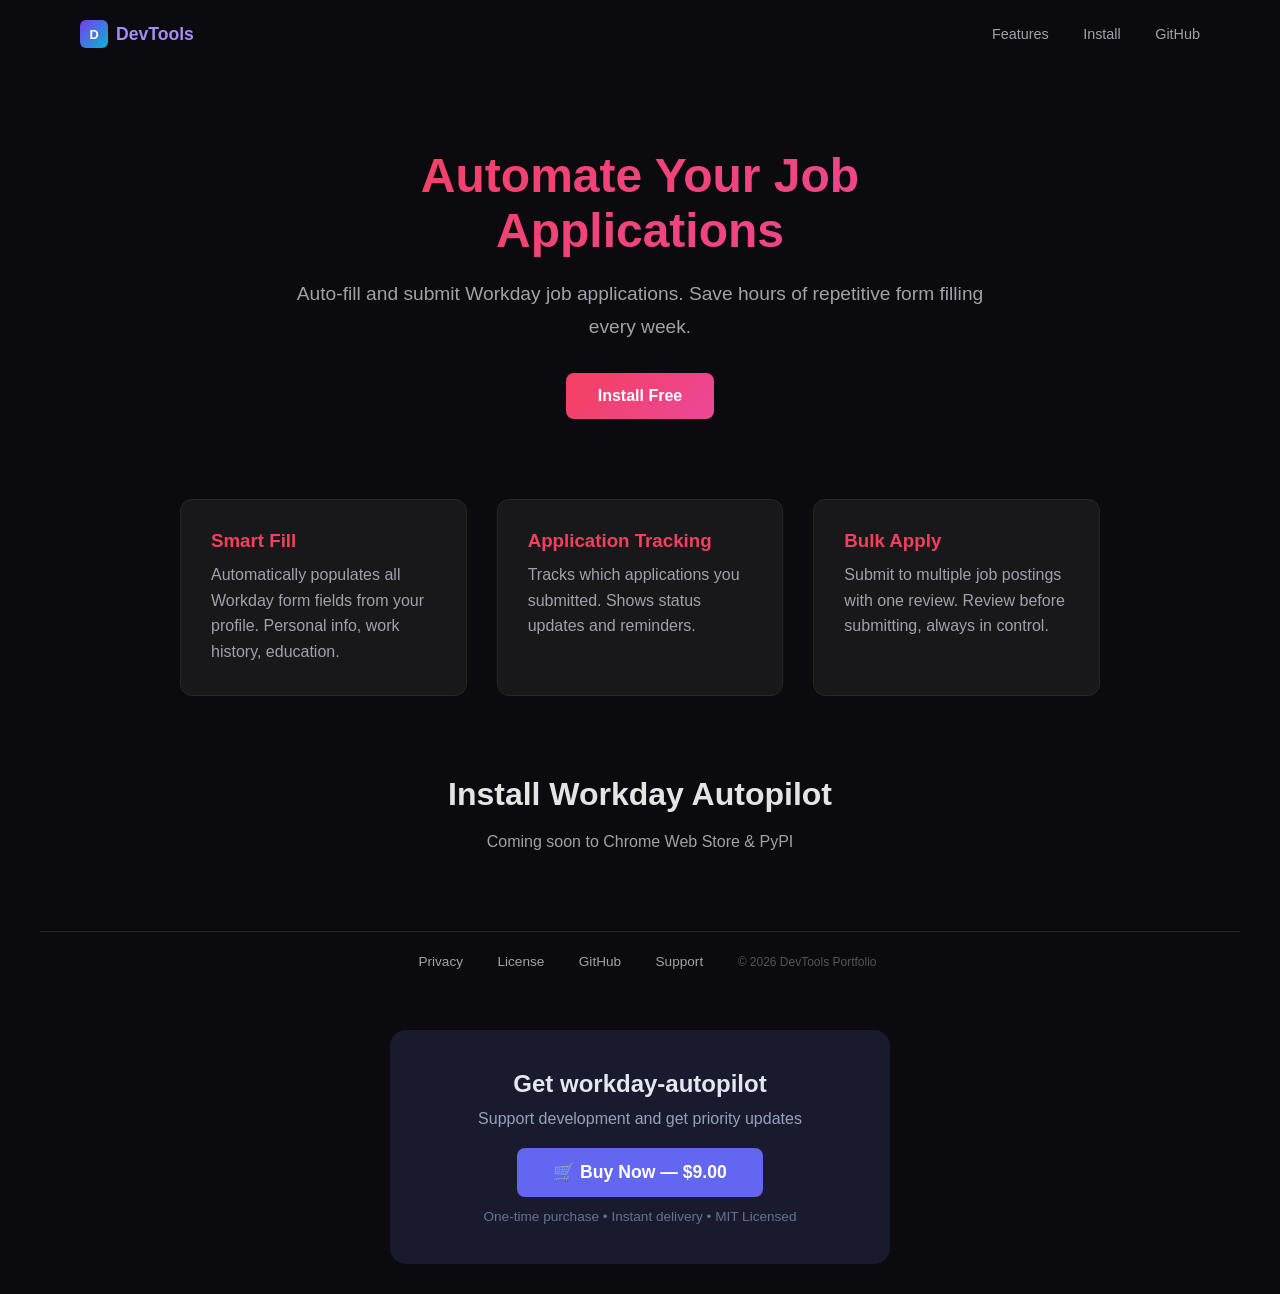
==== docs/index.html @ d1d7836c "Add docs/index.html for GitHub Pages" ====
<!DOCTYPE html>
<html lang="en">
<head>
<meta charset="UTF-8">
<meta name="viewport" content="width=device-width, initial-scale=1.0">
<title>Workday Autopilot — Automate Your Job Applications</title>
<meta name="description" content="Auto-fill and submit Workday job applications. Save hours of repetitive form filling every week.">
<style>
*{margin:0;padding:0;box-sizing:border-box}
body{font-family:-apple-system,BlinkMacSystemFont,'Segoe UI',Roboto,sans-serif;background:#0a0a0f;color:#e4e4e7;min-height:100vh}
.nav{max-width:1200px;margin:0 auto;padding:20px 40px;display:flex;justify-content:space-between;align-items:center}
.logo{font-size:1.4rem;font-weight:700;color:#f43f5e}
.nav-links a{color:#a1a1aa;text-decoration:none;margin-left:30px;font-size:0.9rem}
.nav-links a:hover{color:#fff}
.hero{max-width:800px;margin:80px auto;text-align:center;padding:0 40px}
.hero h1{font-size:3rem;font-weight:800;background:linear-gradient(135deg,#f43f5e,#ec4899);-webkit-background-clip:text;-webkit-text-fill-color:transparent;margin-bottom:20px}
.hero p{color:#a1a1aa;font-size:1.2rem;line-height:1.7;margin-bottom:30px}
.btn{display:inline-block;padding:14px 32px;border-radius:8px;font-size:1rem;font-weight:600;text-decoration:none}
.btn-primary{background:linear-gradient(135deg,#f43f5e,#ec4899);color:#fff}
.features{max-width:1000px;margin:80px auto;padding:0 40px;display:grid;grid-template-columns:repeat(auto-fit,minmax(280px,1fr));gap:30px}
.card{background:#18181b;border:1px solid #27272a;border-radius:12px;padding:30px}
.card h3{color:#f43f5e;margin-bottom:10px}
.card p{color:#a1a1aa;line-height:1.6}
.install{max-width:600px;margin:80px auto;text-align:center;padding:0 40px}
.install h2{font-size:2rem;margin-bottom:20px}
.install code{background:#18181b;border:1px solid #27272a;border-radius:6px;padding:12px 20px;display:inline-block;color:#f43f5e;font-size:0.95rem}
.footer{max-width:1200px;margin:80px auto 40px;padding:20px 40px;text-align:center;border-top:1px solid #27272a}
.footer a{color:#a1a1aa;text-decoration:none;margin:0 15px;font-size:0.85rem}
.footer a:hover{color:#fff}
</style>
</head>
<body>
<nav class="nav">
<div class="logo" style="display:flex;align-items:center;gap:8px">
<div style="width:28px;height:28px;background:linear-gradient(135deg,#7c3aed,#06b6d4);border-radius:6px;display:flex;align-items:center;justify-content:center;font-weight:700;color:#fff;font-size:0.8rem">D</div>
<span style="font-size:1.1rem;font-weight:700;color:#a78bfa">DevTools</span>
</div>
<div class="nav-links">
<a href="#features">Features</a>
<a href="#install">Install</a>
<a href="https://github.com/ericjoye/workday-autopilot">GitHub</a>
</div>
</nav>
<main>
<section class="hero">
<h1>Automate Your Job Applications</h1>
<p>Auto-fill and submit Workday job applications. Save hours of repetitive form filling every week.</p>
<a href="#install" class="btn btn-primary">Install Free</a>
</section>
<section class="features" id="features">
<div class="card">
<h3>Smart Fill</h3>
<p>Automatically populates all Workday form fields from your profile. Personal info, work history, education.</p>
</div>
<div class="card">
<h3>Application Tracking</h3>
<p>Tracks which applications you submitted. Shows status updates and reminders.</p>
</div>
<div class="card">
<h3>Bulk Apply</h3>
<p>Submit to multiple job postings with one review. Review before submitting, always in control.</p>
</div>
</section>
<section class="install" id="install">
<h2>Install Workday Autopilot</h2>
<p style="color:#a1a1aa;margin-bottom:20px">Coming soon to Chrome Web Store &amp; PyPI</p>
</section>
</main>
<footer class="footer">
<a href="PRIVACY.md">Privacy</a>
<a href="LICENSE">License</a>
<a href="https://github.com/ericjoye/workday-autopilot">GitHub</a>
<a href="mailto:eric@ericjoye.com">Support</a>
<span style="margin-left:15px;color:#555;font-size:0.75rem">© 2026 DevTools Portfolio</span>
</footer>

    <!-- Buy Section -->
    <div style="text-align:center; padding:40px 20px; background:#1a1a2e; border-radius:16px; margin:30px auto; max-width:500px;">
        <h2 style="color:#e2e8f0; margin-bottom:12px;">Get workday-autopilot</h2>
        <p style="color:#94a3b8; margin-bottom:20px;">Support development and get priority updates</p>
        <a href="https://buy.polar.sh/3f757434-0b18-495b-8b79-0d72ac67990b" style="display:inline-block; background:#6366f1; color:#fff; padding:14px 36px; border-radius:8px; text-decoration:none; font-weight:600; font-size:1.1em; transition:background 0.2s;" onmouseover="this.style.background='#4f46e5'" onmouseout="this.style.background='#6366f1'">
            🛒 Buy Now — $9.00
        </a>
        <p style="color:#64748b; font-size:0.85em; margin-top:12px;">One-time purchase • Instant delivery • MIT Licensed</p>
    </div>

</body>
</html>
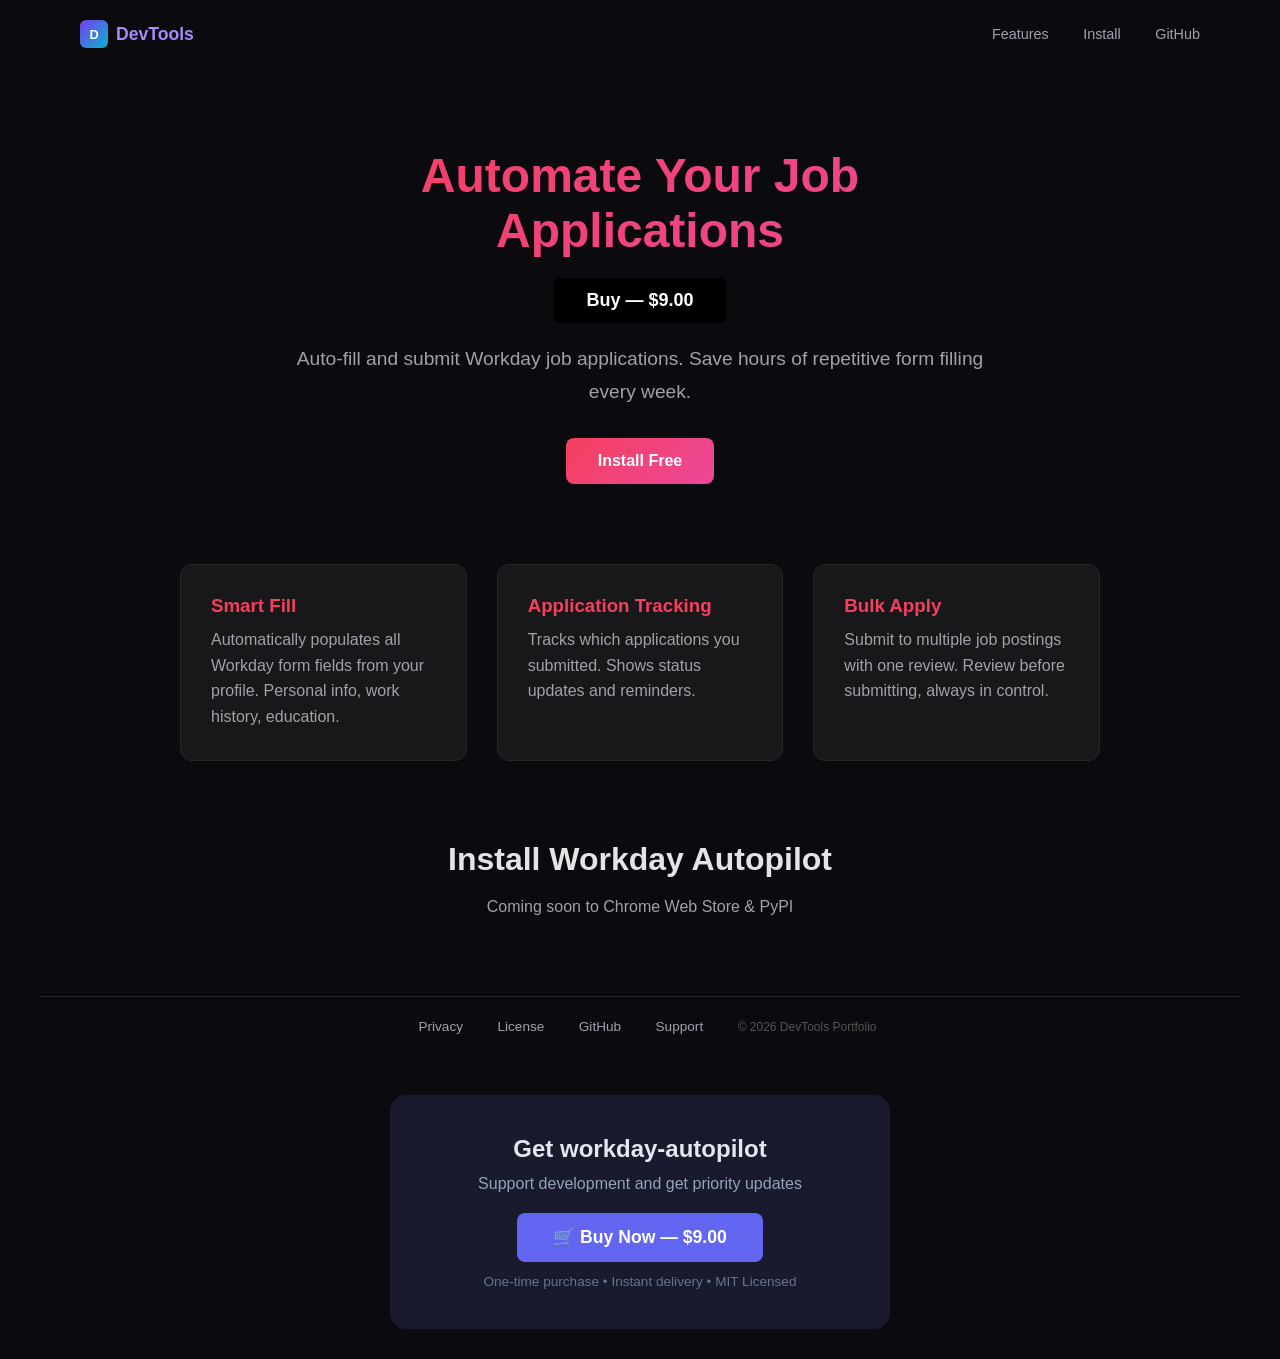
==== commit 388f0b0c: "Add Buy button with Polar checkout link" ====
--- a/docs/index.html
+++ b/docs/index.html
@@ -44,6 +44,15 @@
 <main>
 <section class="hero">
 <h1>Automate Your Job Applications</h1>
+
+    <div style="text-align:center; margin: 20px 0;">
+      <a href="https://buy.polar.sh/3f757434-0b18-495b-8b79-0d72ac67990b" 
+         style="display:inline-block; background:#000; color:#fff; padding:12px 32px; 
+                text-decoration:none; border-radius:6px; font-size:18px; font-weight:bold;">
+        Buy — $9.00
+      </a>
+    </div>
+
 <p>Auto-fill and submit Workday job applications. Save hours of repetitive form filling every week.</p>
 <a href="#install" class="btn btn-primary">Install Free</a>
 </section>
